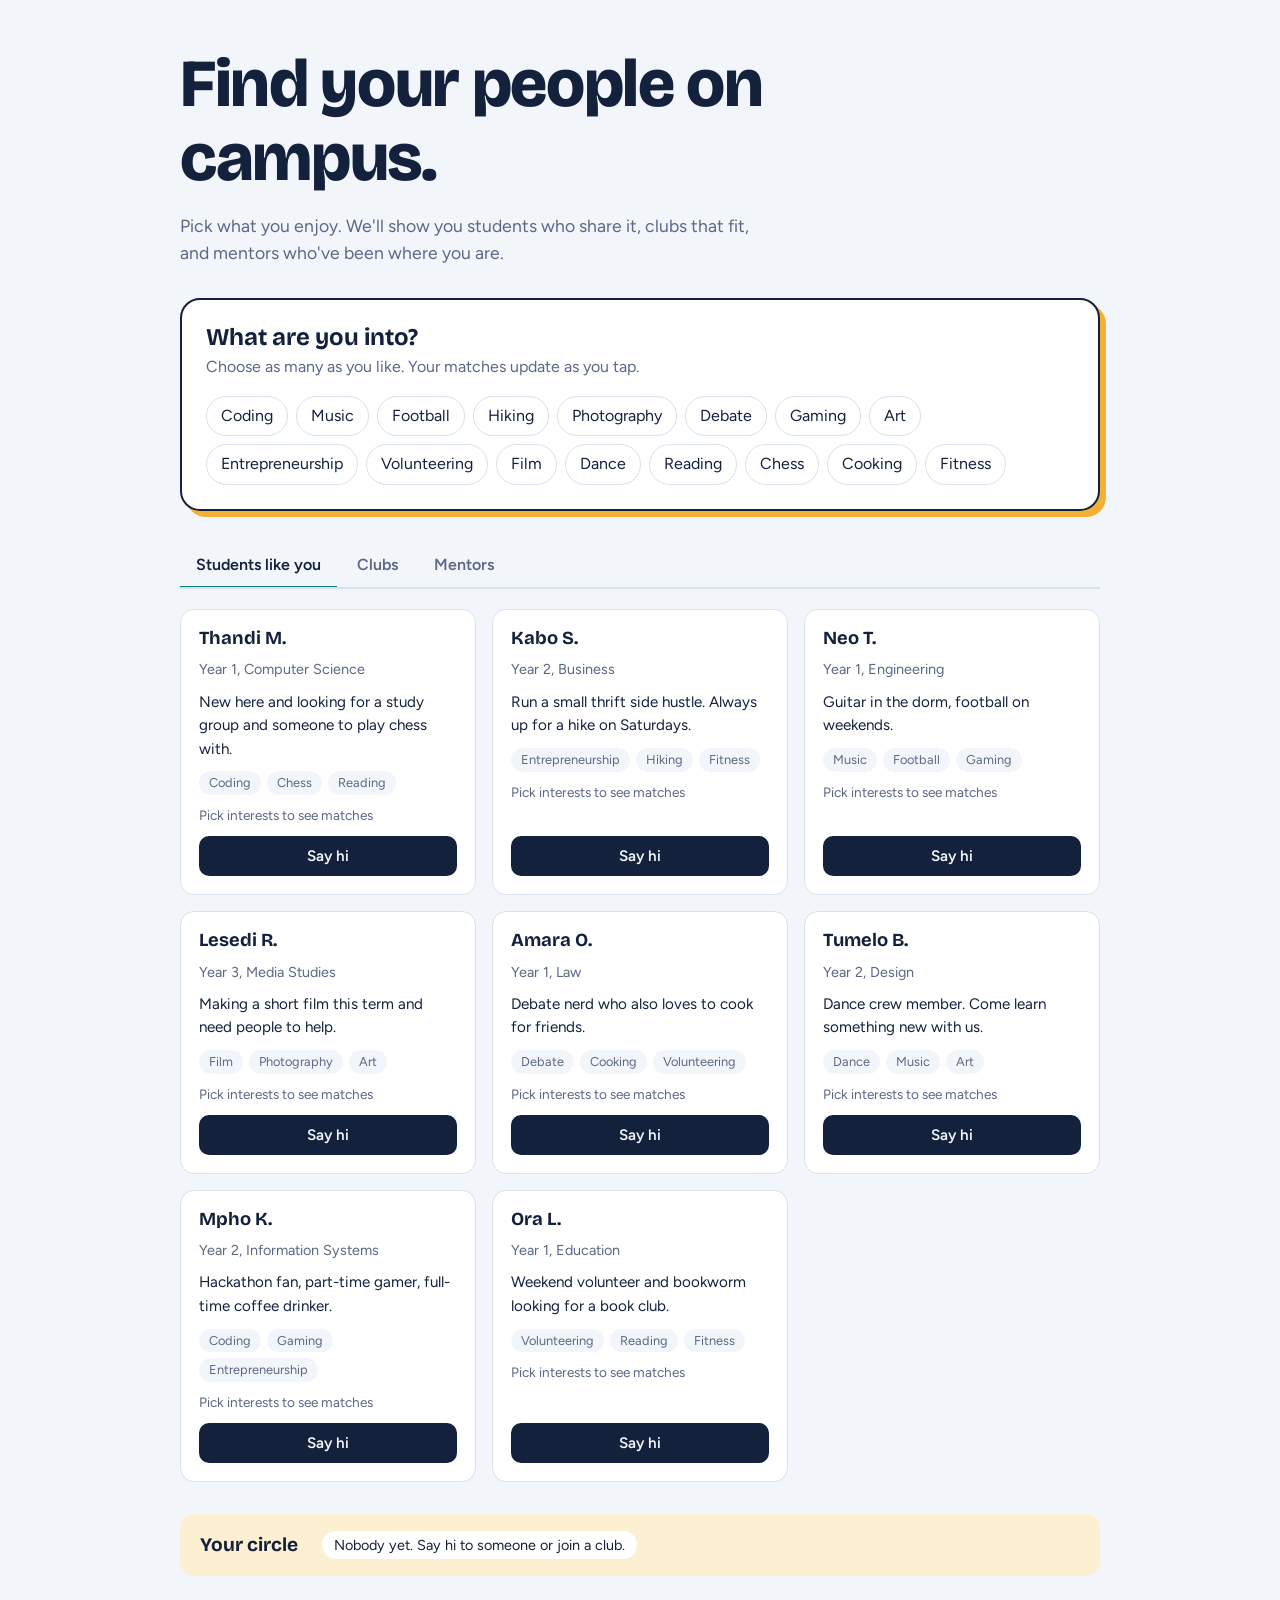
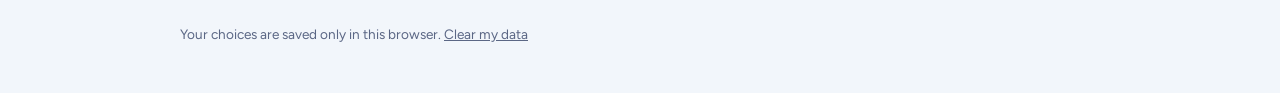
==== index.html @ 719c59e9 "Add files via upload" ====
<!DOCTYPE html>
<html lang="en">
<head>
<meta charset="utf-8">
<meta name="viewport" content="width=device-width, initial-scale=1">
<title>Find Your People: campus friends, clubs and mentors</title>
<link rel="preconnect" href="https://fonts.googleapis.com">
<link href="https://fonts.googleapis.com/css2?family=Bricolage+Grotesque:wght@600;800&family=Figtree:wght@400;600&display=swap" rel="stylesheet">
<style>
:root{--bg:#f2f6fb;--ink:#14213d;--muted:#5b6785;--card:#fff;--line:#d9e1ee;--teal:#0e7c7b;--teal-soft:#d6efee;--sun:#f2b134;--sun-soft:#fdf0d2}
@media (prefers-color-scheme:dark){:root{--bg:#0f1729;--ink:#eef2fb;--muted:#9aa7c4;--card:#18223b;--line:#2b3858;--teal:#4fd1c5;--teal-soft:#16403f;--sun:#f2b134;--sun-soft:#3d3217}}
*{box-sizing:border-box}
html{scroll-behavior:smooth}
body{margin:0;background:var(--bg);color:var(--ink);font:400 1rem/1.55 Figtree,system-ui,sans-serif}
h1,h2,h3{font-family:'Bricolage Grotesque',Figtree,sans-serif;line-height:1.1;margin:0}
.wrap{max-width:960px;margin:0 auto;padding:0 20px}
header{padding:48px 0 24px}
h1{font-size:clamp(2.4rem,7vw,4.2rem);font-weight:800;letter-spacing:-.02em;max-width:14ch}
header p{max-width:52ch;color:var(--muted);font-size:1.1rem;margin:16px 0 0}
.picker{background:var(--card);border:2px solid var(--ink);border-radius:20px;padding:24px;margin:8px 0 32px;box-shadow:6px 6px 0 var(--sun)}
.picker h2{font-size:1.5rem;margin-bottom:4px}
.picker p{margin:0 0 16px;color:var(--muted)}
.chips{display:flex;flex-wrap:wrap;gap:8px}
.chip{font:inherit;border:1.5px solid var(--line);background:transparent;color:var(--ink);border-radius:999px;padding:7px 14px;cursor:pointer;transition:background .15s,border-color .15s}
.chip:hover{border-color:var(--teal)}
.chip[aria-pressed=true]{background:var(--teal);border-color:var(--teal);color:#fff}
@media (prefers-color-scheme:dark){.chip[aria-pressed=true]{color:#0f1729}}
.tabs{display:flex;gap:4px;border-bottom:2px solid var(--line);margin-bottom:20px;overflow-x:auto}
.tab{font:600 1rem Figtree,sans-serif;background:none;border:0;color:var(--muted);padding:12px 16px;cursor:pointer;border-bottom:3px solid transparent;margin-bottom:-2px;white-space:nowrap}
.tab[aria-selected=true]{color:var(--ink);border-bottom-color:var(--teal)}
.grid{display:grid;grid-template-columns:repeat(auto-fill,minmax(270px,1fr));gap:16px}
.card{background:var(--card);border:1px solid var(--line);border-radius:14px;padding:18px;display:flex;flex-direction:column;gap:10px}
.card h3{font-size:1.15rem}
.meta{color:var(--muted);font-size:.9rem;margin:0}
.bio{margin:0;font-size:.95rem}
.tags{display:flex;flex-wrap:wrap;gap:6px}
.tag{font-size:.8rem;padding:2px 10px;border-radius:999px;background:var(--bg);color:var(--muted)}
.tag.match{background:var(--teal-soft);color:var(--teal);font-weight:600}
.score{font-size:.85rem;font-weight:600;color:var(--teal)}
.score.zero{color:var(--muted);font-weight:400}
.act{margin-top:auto;font:600 .95rem Figtree,sans-serif;border:2px solid var(--ink);background:var(--ink);color:var(--bg);border-radius:10px;padding:9px 14px;cursor:pointer}
.act[aria-pressed=true]{background:transparent;color:var(--ink)}
.act:hover{opacity:.88}
:focus-visible{outline:3px solid var(--sun);outline-offset:2px}
.circle{background:var(--sun-soft);border-radius:14px;padding:16px 20px;margin:32px 0;display:flex;flex-wrap:wrap;gap:8px 24px;align-items:center}
.circle strong{font-family:'Bricolage Grotesque',sans-serif;font-size:1.2rem}
.circle ul{margin:0;padding:0;list-style:none;display:flex;flex-wrap:wrap;gap:6px}
.circle li{background:var(--card);border-radius:999px;padding:3px 12px;font-size:.9rem}
.empty{grid-column:1/-1;color:var(--muted);padding:24px 0}
footer{padding:16px 0 48px;color:var(--muted);font-size:.85rem}
.reset{background:none;border:0;color:var(--muted);text-decoration:underline;cursor:pointer;font:inherit;padding:0}
@media (prefers-reduced-motion:reduce){*{transition:none!important;scroll-behavior:auto!important}}
</style>
</head>
<body>
<div class="wrap">
  <header>
    <h1>Find your people on campus.</h1>
    <p>Pick what you enjoy. We'll show you students who share it, clubs that fit, and mentors who've been where you are.</p>
  </header>

  <section class="picker" aria-labelledby="pick-h">
    <h2 id="pick-h">What are you into?</h2>
    <p>Choose as many as you like. Your matches update as you tap.</p>
    <div class="chips" id="interests" role="group" aria-label="Your interests"></div>
  </section>

  <div class="tabs" role="tablist" aria-label="Browse">
    <button class="tab" role="tab" id="t-people" aria-selected="true" data-tab="people">Students like you</button>
    <button class="tab" role="tab" id="t-clubs" aria-selected="false" data-tab="clubs">Clubs</button>
    <button class="tab" role="tab" id="t-mentors" aria-selected="false" data-tab="mentors">Mentors</button>
  </div>
  <main class="grid" id="results" role="tabpanel" aria-live="polite"></main>

  <aside class="circle" aria-label="Your circle">
    <strong>Your circle</strong>
    <ul id="circle"></ul>
  </aside>

  <footer>Your choices are saved only in this browser. <button class="reset" id="reset">Clear my data</button></footer>
</div>

<script>
const INTERESTS=["Coding","Music","Football","Hiking","Photography","Debate","Gaming","Art","Entrepreneurship","Volunteering","Film","Dance","Reading","Chess","Cooking","Fitness"];
const PEOPLE=[
 {id:"p1",name:"Thandi M.",sub:"Year 1, Computer Science",bio:"New here and looking for a study group and someone to play chess with.",tags:["Coding","Chess","Reading"]},
 {id:"p2",name:"Kabo S.",sub:"Year 2, Business",bio:"Run a small thrift side hustle. Always up for a hike on Saturdays.",tags:["Entrepreneurship","Hiking","Fitness"]},
 {id:"p3",name:"Neo T.",sub:"Year 1, Engineering",bio:"Guitar in the dorm, football on weekends.",tags:["Music","Football","Gaming"]},
 {id:"p4",name:"Lesedi R.",sub:"Year 3, Media Studies",bio:"Making a short film this term and need people to help.",tags:["Film","Photography","Art"]},
 {id:"p5",name:"Amara O.",sub:"Year 1, Law",bio:"Debate nerd who also loves to cook for friends.",tags:["Debate","Cooking","Volunteering"]},
 {id:"p6",name:"Tumelo B.",sub:"Year 2, Design",bio:"Dance crew member. Come learn something new with us.",tags:["Dance","Music","Art"]},
 {id:"p7",name:"Mpho K.",sub:"Year 2, Information Systems",bio:"Hackathon fan, part-time gamer, full-time coffee drinker.",tags:["Coding","Gaming","Entrepreneurship"]},
 {id:"p8",name:"Ora L.",sub:"Year 1, Education",bio:"Weekend volunteer and bookworm looking for a book club.",tags:["Volunteering","Reading","Fitness"]}];
const CLUBS=[
 {id:"c1",name:"Code & Coffee",sub:"Meets Wednesdays, 5pm, Library Room 2",bio:"Build small projects together. Beginners very welcome.",tags:["Coding","Entrepreneurship"]},
 {id:"c2",name:"Trailblazers Hiking Club",sub:"Meets Saturdays, 7am, Main Gate",bio:"Day hikes and campus clean-ups for all fitness levels.",tags:["Hiking","Fitness","Volunteering"]},
 {id:"c3",name:"Open Mic Society",sub:"Meets Fridays, 6pm, Student Centre",bio:"Music, poetry and comedy. Perform or just cheer.",tags:["Music","Dance","Art"]},
 {id:"c4",name:"Debate Union",sub:"Meets Tuesdays, 4pm, Hall B",bio:"Weekly practice rounds and inter-campus tournaments.",tags:["Debate","Reading"]},
 {id:"c5",name:"Lens & Frames",sub:"Meets Thursdays, 3pm, Media Lab",bio:"Photo walks and film nights. Borrow a camera.",tags:["Photography","Film","Art"]},
 {id:"c6",name:"Campus FC",sub:"Trains Mon and Thu, 5pm, Main Field",bio:"Social football, mixed levels, no trials.",tags:["Football","Fitness"]},
 {id:"c7",name:"Game Night Guild",sub:"Meets Fridays, 7pm, Common Room",bio:"Board games, chess and video games with snacks.",tags:["Gaming","Chess"]},
 {id:"c8",name:"Community Kitchen",sub:"Meets Sundays, 11am, Residence Hall",bio:"Cook meals for local shelters and make friends.",tags:["Cooking","Volunteering"]}];
const MENTORS=[
 {id:"m1",name:"Dr. Keabetswe P.",sub:"Lecturer, Computer Science",bio:"Happy to talk about first-year courses, internships and imposter syndrome.",tags:["Coding","Chess","Entrepreneurship"]},
 {id:"m2",name:"Boitumelo N.",sub:"Final year, Business (peer mentor)",bio:"Can share how I found my feet in my first semester.",tags:["Entrepreneurship","Volunteering","Fitness"]},
 {id:"m3",name:"Prof. Kgosi A.",sub:"Media Studies",bio:"Helps students turn creative hobbies into portfolios.",tags:["Film","Photography","Art","Music"]},
 {id:"m4",name:"Naledi D.",sub:"Alumna, Law (now at a firm)",bio:"Advice on debate, moots and choosing electives.",tags:["Debate","Reading","Volunteering"]},
 {id:"m5",name:"Tebogo W.",sub:"Student Affairs",bio:"Knows every club, grant and support service on campus.",tags:["Hiking","Cooking","Dance","Football"]}];
const ACTIONS={people:["Say hi","Hi sent"],clubs:["Join club","Joined"],mentors:["Request intro","Requested"]};
const KEY="fyp-v1";
let state={interests:[],joined:[]},tab="people";
try{const s=JSON.parse(localStorage.getItem(KEY));if(s&&s.interests&&s.joined)state=s}catch(e){}
const save=()=>{try{localStorage.setItem(KEY,JSON.stringify(state))}catch(e){}};
const $=id=>document.getElementById(id);
const esc=s=>String(s).replace(/[&<>"']/g,c=>({"&":"&amp;","<":"&lt;",">":"&gt;",'"':"&quot;","'":"&#39;"}[c]));

function renderChips(){
 $("interests").innerHTML=INTERESTS.map(i=>`<button class="chip" aria-pressed="${state.interests.includes(i)}" data-i="${esc(i)}">${esc(i)}</button>`).join("");
}
function renderResults(){
 const data={people:PEOPLE,clubs:CLUBS,mentors:MENTORS}[tab];
 const [off,on]=ACTIONS[tab];
 const rows=data.map(d=>({...d,n:d.tags.filter(t=>state.interests.includes(t)).length}))
  .sort((a,b)=>b.n-a.n);
 const picked=state.interests.length>0;
 $("results").innerHTML=rows.map(d=>{
  const done=state.joined.includes(d.id);
  const label=!picked?"Pick interests to see matches":d.n?`${d.n} shared interest${d.n>1?"s":""}`:"No overlap yet";
  return `<article class="card"><h3>${esc(d.name)}</h3><p class="meta">${esc(d.sub)}</p>
  <p class="bio">${esc(d.bio)}</p>
  <div class="tags">${d.tags.map(t=>`<span class="tag${state.interests.includes(t)?" match":""}">${esc(t)}</span>`).join("")}</div>
  <span class="score${d.n?"":" zero"}">${label}</span>
  <button class="act" aria-pressed="${done}" data-id="${d.id}">${done?on:off}</button></article>`;
 }).join("");
}
function renderCircle(){
 const all=[...PEOPLE,...CLUBS,...MENTORS];
 const items=state.joined.map(id=>all.find(x=>x.id===id)).filter(Boolean);
 $("circle").innerHTML=items.length?items.map(x=>`<li>${esc(x.name)}</li>`).join(""):`<li>Nobody yet. Say hi to someone or join a club.</li>`;
}
function renderAll(){renderChips();renderResults();renderCircle()}

$("interests").addEventListener("click",e=>{
 const b=e.target.closest("[data-i]");if(!b)return;
 const i=b.dataset.i,k=state.interests.indexOf(i);
 k<0?state.interests.push(i):state.interests.splice(k,1);
 save();renderChips();renderResults();
 $("interests").querySelector(`[data-i="${CSS.escape(i)}"]`).focus();
});
$("results").addEventListener("click",e=>{
 const b=e.target.closest("[data-id]");if(!b)return;
 const id=b.dataset.id,k=state.joined.indexOf(id);
 k<0?state.joined.push(id):state.joined.splice(k,1);
 save();renderResults();renderCircle();
 $("results").querySelector(`[data-id="${id}"]`).focus();
});
document.querySelector(".tabs").addEventListener("click",e=>{
 const b=e.target.closest("[data-tab]");if(!b)return;
 tab=b.dataset.tab;
 document.querySelectorAll(".tab").forEach(t=>t.setAttribute("aria-selected",t===b));
 renderResults();
});
$("reset").addEventListener("click",()=>{state={interests:[],joined:[]};save();renderAll()});
renderAll();
</script>
</body>
</html>
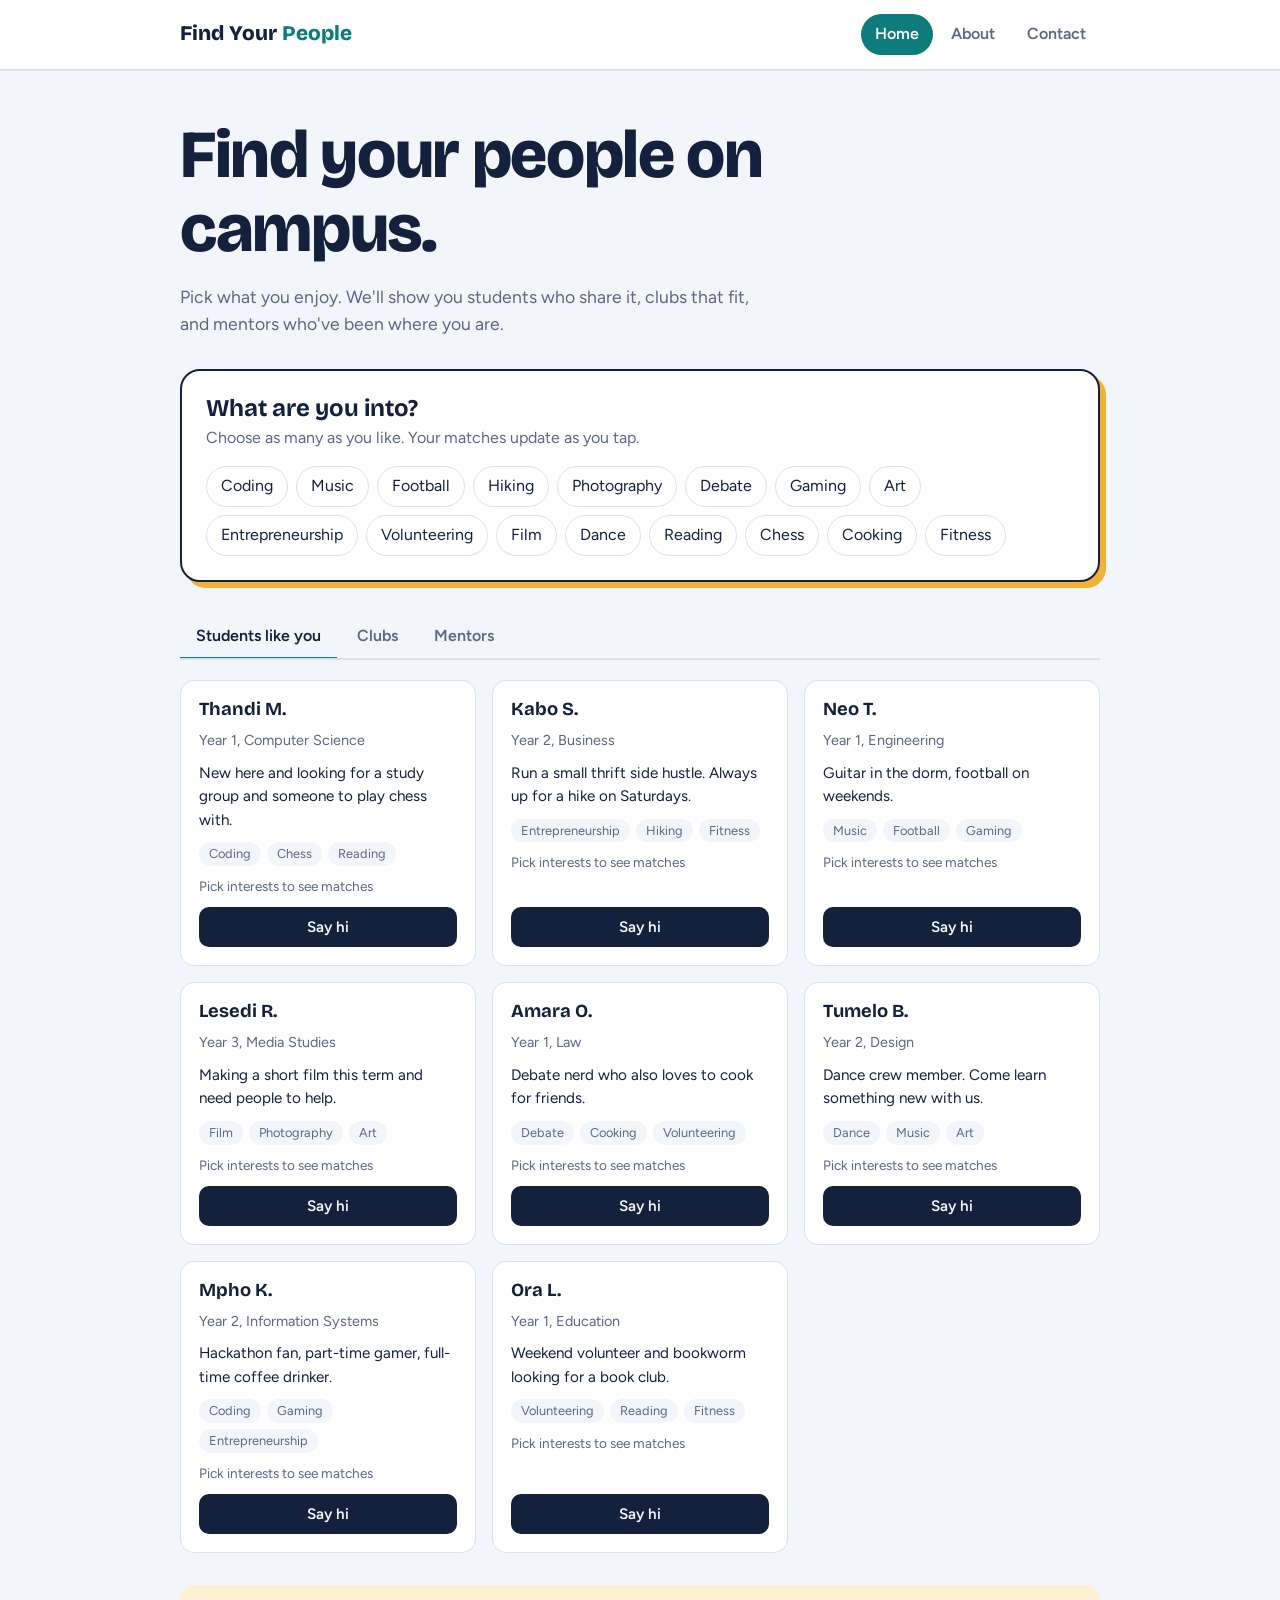
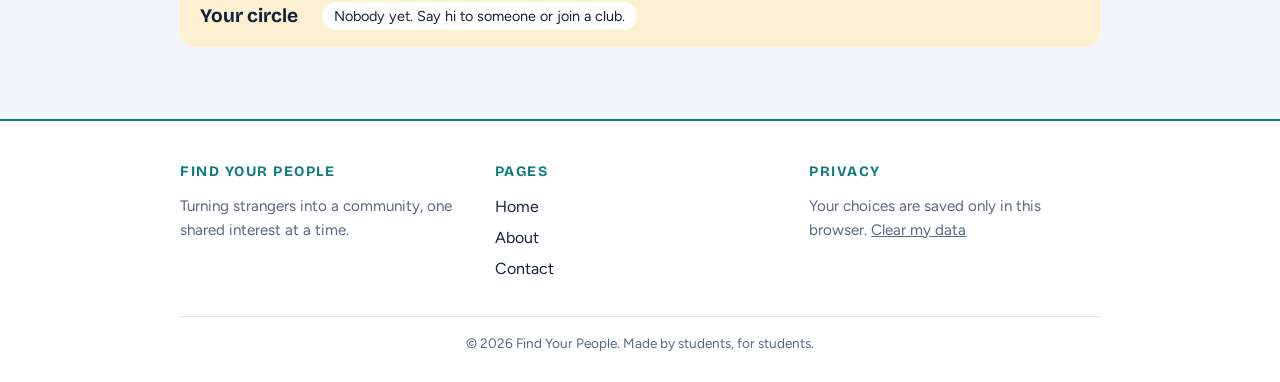
==== commit ba6a50f5: "Add files via upload" ====
--- a/index.html
+++ b/index.html
@@ -6,55 +6,22 @@
 <title>Find Your People: campus friends, clubs and mentors</title>
 <link rel="preconnect" href="https://fonts.googleapis.com">
 <link href="https://fonts.googleapis.com/css2?family=Bricolage+Grotesque:wght@600;800&family=Figtree:wght@400;600&display=swap" rel="stylesheet">
-<style>
-:root{--bg:#f2f6fb;--ink:#14213d;--muted:#5b6785;--card:#fff;--line:#d9e1ee;--teal:#0e7c7b;--teal-soft:#d6efee;--sun:#f2b134;--sun-soft:#fdf0d2}
-@media (prefers-color-scheme:dark){:root{--bg:#0f1729;--ink:#eef2fb;--muted:#9aa7c4;--card:#18223b;--line:#2b3858;--teal:#4fd1c5;--teal-soft:#16403f;--sun:#f2b134;--sun-soft:#3d3217}}
-*{box-sizing:border-box}
-html{scroll-behavior:smooth}
-body{margin:0;background:var(--bg);color:var(--ink);font:400 1rem/1.55 Figtree,system-ui,sans-serif}
-h1,h2,h3{font-family:'Bricolage Grotesque',Figtree,sans-serif;line-height:1.1;margin:0}
-.wrap{max-width:960px;margin:0 auto;padding:0 20px}
-header{padding:48px 0 24px}
-h1{font-size:clamp(2.4rem,7vw,4.2rem);font-weight:800;letter-spacing:-.02em;max-width:14ch}
-header p{max-width:52ch;color:var(--muted);font-size:1.1rem;margin:16px 0 0}
-.picker{background:var(--card);border:2px solid var(--ink);border-radius:20px;padding:24px;margin:8px 0 32px;box-shadow:6px 6px 0 var(--sun)}
-.picker h2{font-size:1.5rem;margin-bottom:4px}
-.picker p{margin:0 0 16px;color:var(--muted)}
-.chips{display:flex;flex-wrap:wrap;gap:8px}
-.chip{font:inherit;border:1.5px solid var(--line);background:transparent;color:var(--ink);border-radius:999px;padding:7px 14px;cursor:pointer;transition:background .15s,border-color .15s}
-.chip:hover{border-color:var(--teal)}
-.chip[aria-pressed=true]{background:var(--teal);border-color:var(--teal);color:#fff}
-@media (prefers-color-scheme:dark){.chip[aria-pressed=true]{color:#0f1729}}
-.tabs{display:flex;gap:4px;border-bottom:2px solid var(--line);margin-bottom:20px;overflow-x:auto}
-.tab{font:600 1rem Figtree,sans-serif;background:none;border:0;color:var(--muted);padding:12px 16px;cursor:pointer;border-bottom:3px solid transparent;margin-bottom:-2px;white-space:nowrap}
-.tab[aria-selected=true]{color:var(--ink);border-bottom-color:var(--teal)}
-.grid{display:grid;grid-template-columns:repeat(auto-fill,minmax(270px,1fr));gap:16px}
-.card{background:var(--card);border:1px solid var(--line);border-radius:14px;padding:18px;display:flex;flex-direction:column;gap:10px}
-.card h3{font-size:1.15rem}
-.meta{color:var(--muted);font-size:.9rem;margin:0}
-.bio{margin:0;font-size:.95rem}
-.tags{display:flex;flex-wrap:wrap;gap:6px}
-.tag{font-size:.8rem;padding:2px 10px;border-radius:999px;background:var(--bg);color:var(--muted)}
-.tag.match{background:var(--teal-soft);color:var(--teal);font-weight:600}
-.score{font-size:.85rem;font-weight:600;color:var(--teal)}
-.score.zero{color:var(--muted);font-weight:400}
-.act{margin-top:auto;font:600 .95rem Figtree,sans-serif;border:2px solid var(--ink);background:var(--ink);color:var(--bg);border-radius:10px;padding:9px 14px;cursor:pointer}
-.act[aria-pressed=true]{background:transparent;color:var(--ink)}
-.act:hover{opacity:.88}
-:focus-visible{outline:3px solid var(--sun);outline-offset:2px}
-.circle{background:var(--sun-soft);border-radius:14px;padding:16px 20px;margin:32px 0;display:flex;flex-wrap:wrap;gap:8px 24px;align-items:center}
-.circle strong{font-family:'Bricolage Grotesque',sans-serif;font-size:1.2rem}
-.circle ul{margin:0;padding:0;list-style:none;display:flex;flex-wrap:wrap;gap:6px}
-.circle li{background:var(--card);border-radius:999px;padding:3px 12px;font-size:.9rem}
-.empty{grid-column:1/-1;color:var(--muted);padding:24px 0}
-footer{padding:16px 0 48px;color:var(--muted);font-size:.85rem}
-.reset{background:none;border:0;color:var(--muted);text-decoration:underline;cursor:pointer;font:inherit;padding:0}
-@media (prefers-reduced-motion:reduce){*{transition:none!important;scroll-behavior:auto!important}}
-</style>
+<link rel="stylesheet" href="styles.css">
 </head>
 <body>
+<nav class="navbar" aria-label="Main">
+  <div class="wrap">
+    <a class="logo" href="index.html">Find Your <span>People</span></a>
+    <ul class="nav-links">
+      <li><a class="nav-link active" href="index.html">Home</a></li>
+      <li><a class="nav-link" href="about.html">About</a></li>
+      <li><a class="nav-link" href="contact.html">Contact</a></li>
+    </ul>
+  </div>
+</nav>
+<main class="page">
 <div class="wrap">
-  <header>
+  <header class="hero">
     <h1>Find your people on campus.</h1>
     <p>Pick what you enjoy. We'll show you students who share it, clubs that fit, and mentors who've been where you are.</p>
   </header>
@@ -70,98 +37,37 @@
     <button class="tab" role="tab" id="t-clubs" aria-selected="false" data-tab="clubs">Clubs</button>
     <button class="tab" role="tab" id="t-mentors" aria-selected="false" data-tab="mentors">Mentors</button>
   </div>
-  <main class="grid" id="results" role="tabpanel" aria-live="polite"></main>
+  <div class="grid" id="results" role="tabpanel" aria-live="polite"></div>
 
   <aside class="circle" aria-label="Your circle">
     <strong>Your circle</strong>
     <ul id="circle"></ul>
   </aside>
-
-  <footer>Your choices are saved only in this browser. <button class="reset" id="reset">Clear my data</button></footer>
 </div>
-
-<script>
-const INTERESTS=["Coding","Music","Football","Hiking","Photography","Debate","Gaming","Art","Entrepreneurship","Volunteering","Film","Dance","Reading","Chess","Cooking","Fitness"];
-const PEOPLE=[
- {id:"p1",name:"Thandi M.",sub:"Year 1, Computer Science",bio:"New here and looking for a study group and someone to play chess with.",tags:["Coding","Chess","Reading"]},
- {id:"p2",name:"Kabo S.",sub:"Year 2, Business",bio:"Run a small thrift side hustle. Always up for a hike on Saturdays.",tags:["Entrepreneurship","Hiking","Fitness"]},
- {id:"p3",name:"Neo T.",sub:"Year 1, Engineering",bio:"Guitar in the dorm, football on weekends.",tags:["Music","Football","Gaming"]},
- {id:"p4",name:"Lesedi R.",sub:"Year 3, Media Studies",bio:"Making a short film this term and need people to help.",tags:["Film","Photography","Art"]},
- {id:"p5",name:"Amara O.",sub:"Year 1, Law",bio:"Debate nerd who also loves to cook for friends.",tags:["Debate","Cooking","Volunteering"]},
- {id:"p6",name:"Tumelo B.",sub:"Year 2, Design",bio:"Dance crew member. Come learn something new with us.",tags:["Dance","Music","Art"]},
- {id:"p7",name:"Mpho K.",sub:"Year 2, Information Systems",bio:"Hackathon fan, part-time gamer, full-time coffee drinker.",tags:["Coding","Gaming","Entrepreneurship"]},
- {id:"p8",name:"Ora L.",sub:"Year 1, Education",bio:"Weekend volunteer and bookworm looking for a book club.",tags:["Volunteering","Reading","Fitness"]}];
-const CLUBS=[
- {id:"c1",name:"Code & Coffee",sub:"Meets Wednesdays, 5pm, Library Room 2",bio:"Build small projects together. Beginners very welcome.",tags:["Coding","Entrepreneurship"]},
- {id:"c2",name:"Trailblazers Hiking Club",sub:"Meets Saturdays, 7am, Main Gate",bio:"Day hikes and campus clean-ups for all fitness levels.",tags:["Hiking","Fitness","Volunteering"]},
- {id:"c3",name:"Open Mic Society",sub:"Meets Fridays, 6pm, Student Centre",bio:"Music, poetry and comedy. Perform or just cheer.",tags:["Music","Dance","Art"]},
- {id:"c4",name:"Debate Union",sub:"Meets Tuesdays, 4pm, Hall B",bio:"Weekly practice rounds and inter-campus tournaments.",tags:["Debate","Reading"]},
- {id:"c5",name:"Lens & Frames",sub:"Meets Thursdays, 3pm, Media Lab",bio:"Photo walks and film nights. Borrow a camera.",tags:["Photography","Film","Art"]},
- {id:"c6",name:"Campus FC",sub:"Trains Mon and Thu, 5pm, Main Field",bio:"Social football, mixed levels, no trials.",tags:["Football","Fitness"]},
- {id:"c7",name:"Game Night Guild",sub:"Meets Fridays, 7pm, Common Room",bio:"Board games, chess and video games with snacks.",tags:["Gaming","Chess"]},
- {id:"c8",name:"Community Kitchen",sub:"Meets Sundays, 11am, Residence Hall",bio:"Cook meals for local shelters and make friends.",tags:["Cooking","Volunteering"]}];
-const MENTORS=[
- {id:"m1",name:"Dr. Keabetswe P.",sub:"Lecturer, Computer Science",bio:"Happy to talk about first-year courses, internships and imposter syndrome.",tags:["Coding","Chess","Entrepreneurship"]},
- {id:"m2",name:"Boitumelo N.",sub:"Final year, Business (peer mentor)",bio:"Can share how I found my feet in my first semester.",tags:["Entrepreneurship","Volunteering","Fitness"]},
- {id:"m3",name:"Prof. Kgosi A.",sub:"Media Studies",bio:"Helps students turn creative hobbies into portfolios.",tags:["Film","Photography","Art","Music"]},
- {id:"m4",name:"Naledi D.",sub:"Alumna, Law (now at a firm)",bio:"Advice on debate, moots and choosing electives.",tags:["Debate","Reading","Volunteering"]},
- {id:"m5",name:"Tebogo W.",sub:"Student Affairs",bio:"Knows every club, grant and support service on campus.",tags:["Hiking","Cooking","Dance","Football"]}];
-const ACTIONS={people:["Say hi","Hi sent"],clubs:["Join club","Joined"],mentors:["Request intro","Requested"]};
-const KEY="fyp-v1";
-let state={interests:[],joined:[]},tab="people";
-try{const s=JSON.parse(localStorage.getItem(KEY));if(s&&s.interests&&s.joined)state=s}catch(e){}
-const save=()=>{try{localStorage.setItem(KEY,JSON.stringify(state))}catch(e){}};
-const $=id=>document.getElementById(id);
-const esc=s=>String(s).replace(/[&<>"']/g,c=>({"&":"&amp;","<":"&lt;",">":"&gt;",'"':"&quot;","'":"&#39;"}[c]));
-
-function renderChips(){
- $("interests").innerHTML=INTERESTS.map(i=>`<button class="chip" aria-pressed="${state.interests.includes(i)}" data-i="${esc(i)}">${esc(i)}</button>`).join("");
-}
-function renderResults(){
- const data={people:PEOPLE,clubs:CLUBS,mentors:MENTORS}[tab];
- const [off,on]=ACTIONS[tab];
- const rows=data.map(d=>({...d,n:d.tags.filter(t=>state.interests.includes(t)).length}))
-  .sort((a,b)=>b.n-a.n);
- const picked=state.interests.length>0;
- $("results").innerHTML=rows.map(d=>{
-  const done=state.joined.includes(d.id);
-  const label=!picked?"Pick interests to see matches":d.n?`${d.n} shared interest${d.n>1?"s":""}`:"No overlap yet";
-  return `<article class="card"><h3>${esc(d.name)}</h3><p class="meta">${esc(d.sub)}</p>
-  <p class="bio">${esc(d.bio)}</p>
-  <div class="tags">${d.tags.map(t=>`<span class="tag${state.interests.includes(t)?" match":""}">${esc(t)}</span>`).join("")}</div>
-  <span class="score${d.n?"":" zero"}">${label}</span>
-  <button class="act" aria-pressed="${done}" data-id="${d.id}">${done?on:off}</button></article>`;
- }).join("");
-}
-function renderCircle(){
- const all=[...PEOPLE,...CLUBS,...MENTORS];
- const items=state.joined.map(id=>all.find(x=>x.id===id)).filter(Boolean);
- $("circle").innerHTML=items.length?items.map(x=>`<li>${esc(x.name)}</li>`).join(""):`<li>Nobody yet. Say hi to someone or join a club.</li>`;
-}
-function renderAll(){renderChips();renderResults();renderCircle()}
-
-$("interests").addEventListener("click",e=>{
- const b=e.target.closest("[data-i]");if(!b)return;
- const i=b.dataset.i,k=state.interests.indexOf(i);
- k<0?state.interests.push(i):state.interests.splice(k,1);
- save();renderChips();renderResults();
- $("interests").querySelector(`[data-i="${CSS.escape(i)}"]`).focus();
-});
-$("results").addEventListener("click",e=>{
- const b=e.target.closest("[data-id]");if(!b)return;
- const id=b.dataset.id,k=state.joined.indexOf(id);
- k<0?state.joined.push(id):state.joined.splice(k,1);
- save();renderResults();renderCircle();
- $("results").querySelector(`[data-id="${id}"]`).focus();
-});
-document.querySelector(".tabs").addEventListener("click",e=>{
- const b=e.target.closest("[data-tab]");if(!b)return;
- tab=b.dataset.tab;
- document.querySelectorAll(".tab").forEach(t=>t.setAttribute("aria-selected",t===b));
- renderResults();
-});
-$("reset").addEventListener("click",()=>{state={interests:[],joined:[]};save();renderAll()});
-renderAll();
-</script>
+</main>
+<footer>
+  <div class="wrap">
+    <div class="footer-row">
+      <div class="footer-col">
+        <h4>Find Your People</h4>
+        <p>Turning strangers into a community, one shared interest at a time.</p>
+      </div>
+      <div class="footer-col">
+        <h4>Pages</h4>
+        <ul>
+          <li><a href="index.html">Home</a></li>
+          <li><a href="about.html">About</a></li>
+          <li><a href="contact.html">Contact</a></li>
+        </ul>
+      </div>
+      <div class="footer-col">
+        <h4>Privacy</h4>
+        <p>Your choices are saved only in this browser. <button class="reset" id="reset">Clear my data</button></p>
+      </div>
+    </div>
+    <p class="copyright-text">&copy; 2026 Find Your People. Made by students, for students.</p>
+  </div>
+</footer>
+<script src="app.js"></script>
 </body>
 </html>
--- a/styles.css
+++ b/styles.css
@@ -0,0 +1,133 @@
+/* ===========================================
+   FIND YOUR PEOPLE - styles.css
+   Matches index.html, about.html, contact.html and app.js
+   =========================================== */
+
+/* 1. COLOURS (change them here and the whole site changes) */
+:root{
+  --bg:#f2f6fb; --ink:#14213d; --muted:#5b6785; --card:#fff; --line:#d9e1ee;
+  --teal:#0e7c7b; --teal-soft:#d6efee; --sun:#f2b134; --sun-soft:#fdf0d2;
+}
+@media (prefers-color-scheme:dark){
+  :root{
+    --bg:#0f1729; --ink:#eef2fb; --muted:#9aa7c4; --card:#18223b; --line:#2b3858;
+    --teal:#4fd1c5; --teal-soft:#16403f; --sun:#f2b134; --sun-soft:#3d3217;
+  }
+}
+
+/* 2. GENERAL STYLES */
+*{box-sizing:border-box}
+html{scroll-behavior:smooth}
+body{
+  margin:0; background:var(--bg); color:var(--ink);
+  font:400 1rem/1.55 Figtree,system-ui,sans-serif;
+  min-height:100vh; display:flex; flex-direction:column; /* keeps footer at the bottom */
+}
+main.page{flex:1}
+h1,h2,h3{font-family:'Bricolage Grotesque',Figtree,sans-serif; line-height:1.1; margin:0}
+.wrap{max-width:960px; margin:0 auto; padding:0 20px}
+:focus-visible{outline:3px solid var(--sun); outline-offset:2px}
+
+/* 3. NAVBAR (shows on every page) */
+.navbar{background:var(--card); border-bottom:2px solid var(--line)}
+.navbar .wrap{display:flex; flex-wrap:wrap; align-items:center; justify-content:space-between; gap:8px 24px; padding-top:14px; padding-bottom:14px}
+.logo{font-family:'Bricolage Grotesque',sans-serif; font-weight:800; font-size:1.3rem; color:var(--ink); text-decoration:none}
+.logo span{color:var(--teal)}
+.nav-links{display:flex; gap:4px; list-style:none; margin:0; padding:0}
+.nav-link{display:block; color:var(--muted); text-decoration:none; font-weight:600; padding:8px 14px; border-radius:999px; transition:background .15s,color .15s}
+.nav-link:hover{color:var(--ink); background:var(--bg)}
+.nav-link.active{background:var(--teal); color:#fff}
+@media (prefers-color-scheme:dark){.nav-link.active{color:#0f1729}}
+
+/* 4. HOME PAGE (index.html) */
+header.hero{padding:48px 0 24px}
+h1{font-size:clamp(2.4rem,7vw,4.2rem); font-weight:800; letter-spacing:-.02em; max-width:14ch}
+header.hero p{max-width:52ch; color:var(--muted); font-size:1.1rem; margin:16px 0 0}
+
+/* interest picker box */
+.picker{background:var(--card); border:2px solid var(--ink); border-radius:20px; padding:24px; margin:8px 0 32px; box-shadow:6px 6px 0 var(--sun)}
+.picker h2{font-size:1.5rem; margin-bottom:4px}
+.picker p{margin:0 0 16px; color:var(--muted)}
+
+/* interest buttons (made by app.js) */
+.chips{display:flex; flex-wrap:wrap; gap:8px}
+.chip{font:inherit; border:1.5px solid var(--line); background:transparent; color:var(--ink); border-radius:999px; padding:7px 14px; cursor:pointer; transition:background .15s,border-color .15s}
+.chip:hover{border-color:var(--teal)}
+.chip[aria-pressed=true]{background:var(--teal); border-color:var(--teal); color:#fff}
+@media (prefers-color-scheme:dark){.chip[aria-pressed=true]{color:#0f1729}}
+
+/* tabs: Students / Clubs / Mentors */
+.tabs{display:flex; gap:4px; border-bottom:2px solid var(--line); margin-bottom:20px; overflow-x:auto}
+.tab{font:600 1rem Figtree,sans-serif; background:none; border:0; color:var(--muted); padding:12px 16px; cursor:pointer; border-bottom:3px solid transparent; margin-bottom:-2px; white-space:nowrap}
+.tab:hover{color:var(--ink)}
+.tab[aria-selected=true]{color:var(--ink); border-bottom-color:var(--teal)}
+
+/* cards (made by app.js) */
+.grid{display:grid; grid-template-columns:repeat(auto-fill,minmax(270px,1fr)); gap:16px}
+.card{background:var(--card); border:1px solid var(--line); border-radius:14px; padding:18px; display:flex; flex-direction:column; gap:10px; transition:transform .2s,border-color .2s}
+.card:hover{transform:translateY(-4px); border-color:var(--teal)}
+.card h3{font-size:1.15rem}
+.meta{color:var(--muted); font-size:.9rem; margin:0}
+.bio{margin:0; font-size:.95rem}
+.tags{display:flex; flex-wrap:wrap; gap:6px}
+.tag{font-size:.8rem; padding:2px 10px; border-radius:999px; background:var(--bg); color:var(--muted)}
+.tag.match{background:var(--teal-soft); color:var(--teal); font-weight:600}
+.score{font-size:.85rem; font-weight:600; color:var(--teal)}
+.score.zero{color:var(--muted); font-weight:400}
+.act{margin-top:auto; font:600 .95rem Figtree,sans-serif; border:2px solid var(--ink); background:var(--ink); color:var(--bg); border-radius:10px; padding:9px 14px; cursor:pointer}
+.act[aria-pressed=true]{background:transparent; color:var(--ink)}
+.act:hover{opacity:.88}
+.empty{grid-column:1/-1; color:var(--muted); padding:24px 0}
+
+/* "Your circle" strip */
+.circle{background:var(--sun-soft); border-radius:14px; padding:16px 20px; margin:32px 0; display:flex; flex-wrap:wrap; gap:8px 24px; align-items:center}
+.circle strong{font-family:'Bricolage Grotesque',sans-serif; font-size:1.2rem}
+.circle ul{margin:0; padding:0; list-style:none; display:flex; flex-wrap:wrap; gap:6px}
+.circle li{background:var(--card); border-radius:999px; padding:3px 12px; font-size:.9rem}
+
+/* 5. ABOUT + CONTACT PAGES */
+.page-title{padding:48px 0 16px}
+.page-title h1{max-width:none}
+.page-title p{color:var(--muted); font-size:1.1rem; max-width:55ch; margin:12px 0 0}
+.about-box{background:var(--card); border:1px solid var(--line); border-radius:14px; padding:24px; margin-bottom:20px}
+.about-box h2{font-size:1.4rem; margin-bottom:10px}
+.about-box p{margin:0 0 10px}
+.about-box p:last-child{margin-bottom:0}
+.steps{display:grid; grid-template-columns:repeat(auto-fit,minmax(220px,1fr)); gap:16px; margin-bottom:32px}
+.step{background:var(--sun-soft); border-radius:14px; padding:18px}
+.step b{display:inline-block; background:var(--ink); color:var(--bg); border-radius:999px; width:30px; height:30px; line-height:30px; text-align:center; margin-bottom:8px}
+.step h3{font-size:1.1rem; margin-bottom:6px}
+.step p{margin:0; font-size:.95rem}
+
+/* contact form */
+.form-card{background:var(--card); border:2px solid var(--ink); border-radius:20px; padding:24px; box-shadow:6px 6px 0 var(--sun); margin-bottom:40px; max-width:560px}
+.form-card label{display:block; font-weight:600; margin-bottom:6px}
+.form-card input, .form-card textarea{
+  width:100%; font:inherit; color:var(--ink); background:var(--bg);
+  border:1.5px solid var(--line); border-radius:10px; padding:10px 12px; margin-bottom:16px;
+}
+.form-card input:focus, .form-card textarea:focus{border-color:var(--teal); outline:none}
+.form-card textarea{min-height:120px; resize:vertical}
+.btn{display:inline-block; font:600 .95rem Figtree,sans-serif; border:2px solid var(--ink); background:var(--ink); color:var(--bg); border-radius:10px; padding:10px 20px; cursor:pointer; text-decoration:none}
+.btn:hover{opacity:.88}
+
+/* 6. FOOTER (shows on every page) */
+footer{background:var(--card); border-top:2px solid var(--teal); padding:40px 0 20px; margin-top:40px}
+.footer-row{display:flex; flex-wrap:wrap; gap:24px; justify-content:space-between}
+.footer-col{flex:1; min-width:220px}
+footer h4{font-family:'Bricolage Grotesque',sans-serif; color:var(--teal); text-transform:uppercase; letter-spacing:1.5px; font-size:.9rem; margin:0 0 12px}
+footer p{color:var(--muted); font-size:.95rem; margin:0 0 8px}
+footer ul{list-style:none; margin:0; padding:0}
+footer li{margin-bottom:6px}
+footer a{color:var(--ink); text-decoration:none; transition:color .15s}
+footer a:hover{color:var(--teal); text-decoration:underline}
+.copyright-text{border-top:1px solid var(--line); margin-top:28px; padding-top:16px; text-align:center; color:var(--muted); font-size:.85rem}
+.reset{background:none; border:0; color:var(--muted); text-decoration:underline; cursor:pointer; font:inherit; padding:0}
+.reset:hover{color:var(--teal)}
+
+/* 7. SMALL SCREENS + REDUCED MOTION */
+@media (max-width:600px){
+  .navbar .wrap{justify-content:center}
+  .footer-col{min-width:100%}
+}
+@media (prefers-reduced-motion:reduce){*{transition:none!important; scroll-behavior:auto!important}}
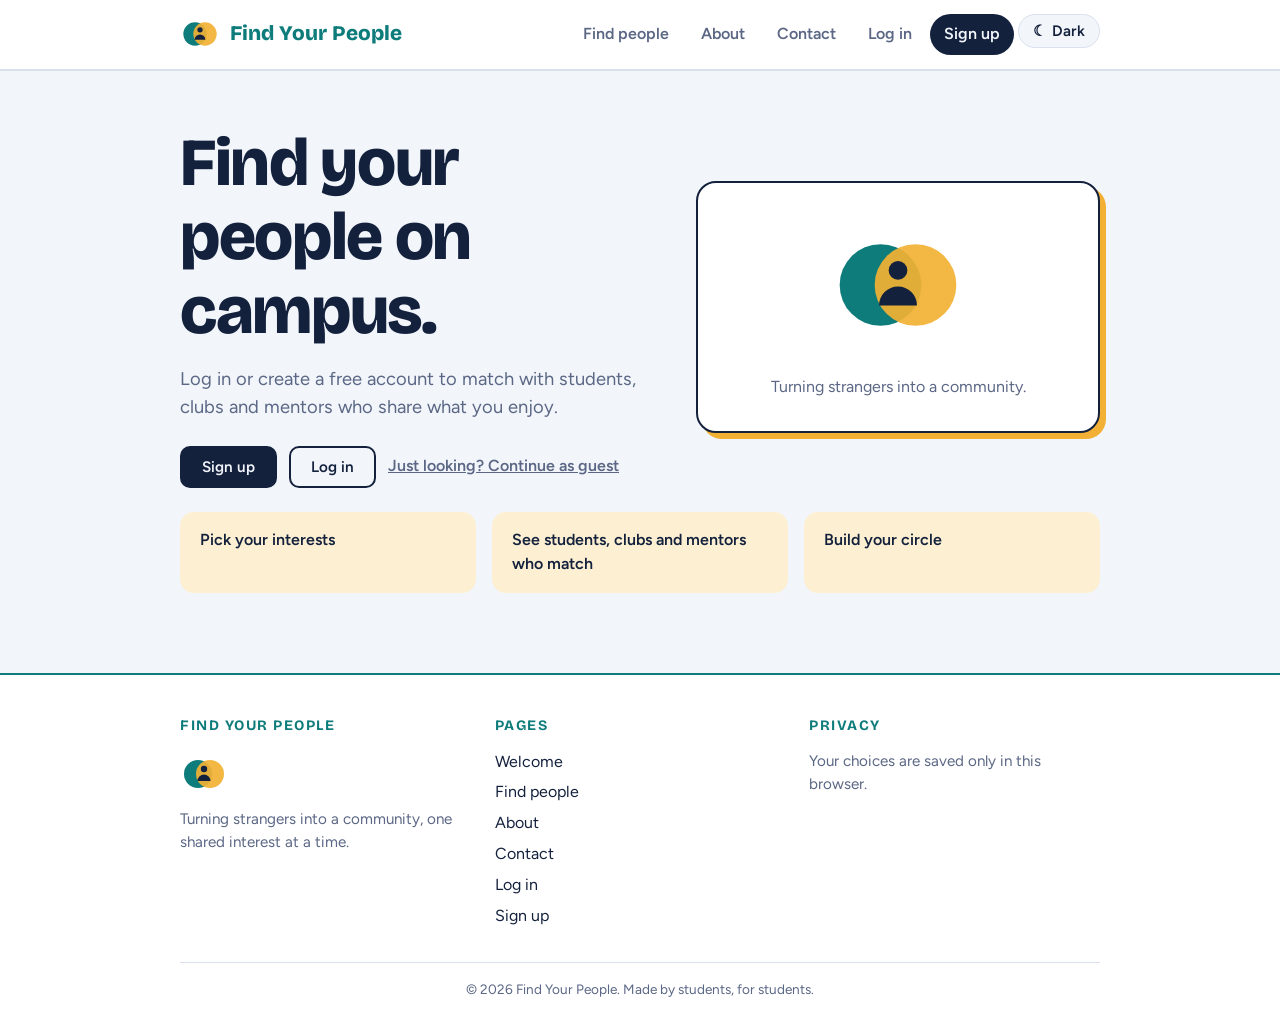
==== commit 6a0e3024: "Add files via upload" ====
--- a/index.html
+++ b/index.html
@@ -4,6 +4,7 @@
 <meta charset="utf-8">
 <meta name="viewport" content="width=device-width, initial-scale=1">
 <title>Find Your People: campus friends, clubs and mentors</title>
+<link rel="icon" href="data:image/svg+xml,%3Csvg xmlns='http://www.w3.org/2000/svg' viewBox='0 0 48 48'%3E%3Ccircle cx='18' cy='24' r='14' fill='%230e7c7b'/%3E%3Ccircle cx='30' cy='24' r='14' fill='%23f2b134' fill-opacity='.92'/%3E%3Ccircle cx='24' cy='19' r='3.2' fill='%2314213d'/%3E%3Cpath d='M17.5 31a6.5 6.5 0 0 1 13 0z' fill='%2314213d'/%3E%3C/svg%3E">
 <link rel="preconnect" href="https://fonts.googleapis.com">
 <link href="https://fonts.googleapis.com/css2?family=Bricolage+Grotesque:wght@600;800&family=Figtree:wght@400;600&display=swap" rel="stylesheet">
 <link rel="stylesheet" href="styles.css">
@@ -11,38 +12,51 @@
 <body>
 <nav class="navbar" aria-label="Main">
   <div class="wrap">
-    <a class="logo" href="index.html">Find Your <span>People</span></a>
+    <a class="logo" href="index.html"><svg class="logo-mark" viewBox="0 0 48 48" width="40" height="40" role="img" aria-label="Find Your People logo">
+        <circle cx="18" cy="24" r="14" fill="#0e7c7b"/>
+        <circle cx="30" cy="24" r="14" fill="#f2b134" fill-opacity=".92"/>
+        <circle cx="24" cy="19" r="3.2" fill="#14213d"/>
+        <path d="M17.5 31a6.5 6.5 0 0 1 13 0z" fill="#14213d"/>
+      </svg><span class="logo-text">Find Your <span>People</span></span></a>
     <ul class="nav-links">
-      <li><a class="nav-link active" href="index.html">Home</a></li>
+      <li><a class="nav-link" href="home.html">Find people</a></li>
       <li><a class="nav-link" href="about.html">About</a></li>
       <li><a class="nav-link" href="contact.html">Contact</a></li>
+      <li class="when-out"><a class="nav-link" href="login.html">Log in</a></li>
+      <li class="when-out"><a class="nav-link nav-cta" href="signup.html">Sign up</a></li>
+      <li class="when-in"><span class="nav-hello" id="hello"></span></li>
+      <li class="when-in"><button class="nav-link nav-btn" id="logout" type="button">Log out</button></li>
+      <li><button class="theme-btn" id="themeBtn" type="button" aria-label="Switch theme"><span id="themeIcon" aria-hidden="true">&#9790;</span> <span id="themeText">Dark</span></button></li>
     </ul>
   </div>
 </nav>
 <main class="page">
 <div class="wrap">
-  <header class="hero">
-    <h1>Find your people on campus.</h1>
-    <p>Pick what you enjoy. We'll show you students who share it, clubs that fit, and mentors who've been where you are.</p>
-  </header>
-
-  <section class="picker" aria-labelledby="pick-h">
-    <h2 id="pick-h">What are you into?</h2>
-    <p>Choose as many as you like. Your matches update as you tap.</p>
-    <div class="chips" id="interests" role="group" aria-label="Your interests"></div>
-  </section>
-
-  <div class="tabs" role="tablist" aria-label="Browse">
-    <button class="tab" role="tab" id="t-people" aria-selected="true" data-tab="people">Students like you</button>
-    <button class="tab" role="tab" id="t-clubs" aria-selected="false" data-tab="clubs">Clubs</button>
-    <button class="tab" role="tab" id="t-mentors" aria-selected="false" data-tab="mentors">Mentors</button>
+  <div class="welcome">
+    <div>
+      <h1>Find your people on campus.</h1>
+      <p class="lead">Log in or create a free account to match with students, clubs and mentors who share what you enjoy.</p>
+      <div class="welcome-actions">
+        <a class="btn" href="signup.html">Sign up</a>
+        <a class="btn alt" href="login.html">Log in</a>
+        <a class="guest-link" href="home.html">Just looking? Continue as guest</a>
+      </div>
+    </div>
+    <div class="welcome-art">
+      <svg  viewBox="0 0 48 48"  role="img" aria-label="Find Your People logo">
+        <circle cx="18" cy="24" r="14" fill="#0e7c7b"/>
+        <circle cx="30" cy="24" r="14" fill="#f2b134" fill-opacity=".92"/>
+        <circle cx="24" cy="19" r="3.2" fill="#14213d"/>
+        <path d="M17.5 31a6.5 6.5 0 0 1 13 0z" fill="#14213d"/>
+      </svg>
+      <p>Turning strangers into a community.</p>
+    </div>
   </div>
-  <div class="grid" id="results" role="tabpanel" aria-live="polite"></div>
-
-  <aside class="circle" aria-label="Your circle">
-    <strong>Your circle</strong>
-    <ul id="circle"></ul>
-  </aside>
+  <ul class="welcome-points">
+    <li>Pick your interests</li>
+    <li>See students, clubs and mentors who match</li>
+    <li>Build your circle</li>
+  </ul>
 </div>
 </main>
 <footer>
@@ -50,24 +64,33 @@
     <div class="footer-row">
       <div class="footer-col">
         <h4>Find Your People</h4>
+        <a class="logo footer-logo" href="home.html"><svg class="logo-mark" viewBox="0 0 48 48" width="48" height="48" role="img" aria-label="Find Your People logo">
+        <circle cx="18" cy="24" r="14" fill="#0e7c7b"/>
+        <circle cx="30" cy="24" r="14" fill="#f2b134" fill-opacity=".92"/>
+        <circle cx="24" cy="19" r="3.2" fill="#14213d"/>
+        <path d="M17.5 31a6.5 6.5 0 0 1 13 0z" fill="#14213d"/>
+      </svg></a>
         <p>Turning strangers into a community, one shared interest at a time.</p>
       </div>
       <div class="footer-col">
         <h4>Pages</h4>
         <ul>
-          <li><a href="index.html">Home</a></li>
+          <li><a href="index.html">Welcome</a></li>
+          <li><a href="home.html">Find people</a></li>
           <li><a href="about.html">About</a></li>
           <li><a href="contact.html">Contact</a></li>
+          <li class="when-out"><a href="login.html">Log in</a></li>
+          <li class="when-out"><a href="signup.html">Sign up</a></li>
         </ul>
       </div>
       <div class="footer-col">
         <h4>Privacy</h4>
-        <p>Your choices are saved only in this browser. <button class="reset" id="reset">Clear my data</button></p>
+        <p>Your choices are saved only in this browser.</p>
       </div>
     </div>
     <p class="copyright-text">&copy; 2026 Find Your People. Made by students, for students.</p>
   </div>
 </footer>
-<script src="app.js"></script>
+<script src="site.js"></script>
 </body>
 </html>
--- a/styles.css
+++ b/styles.css
@@ -9,10 +9,15 @@
   --teal:#0e7c7b; --teal-soft:#d6efee; --sun:#f2b134; --sun-soft:#fdf0d2;
 }
 @media (prefers-color-scheme:dark){
-  :root{
+  :root:not([data-theme="light"]){
     --bg:#0f1729; --ink:#eef2fb; --muted:#9aa7c4; --card:#18223b; --line:#2b3858;
     --teal:#4fd1c5; --teal-soft:#16403f; --sun:#f2b134; --sun-soft:#3d3217;
   }
+}
+
+:root[data-theme="dark"]{
+    --bg:#0f1729; --ink:#eef2fb; --muted:#9aa7c4; --card:#18223b; --line:#2b3858;
+    --teal:#4fd1c5; --teal-soft:#16403f; --sun:#f2b134; --sun-soft:#3d3217;
 }
 
 /* 2. GENERAL STYLES */
@@ -37,7 +42,8 @@
 .nav-link{display:block; color:var(--muted); text-decoration:none; font-weight:600; padding:8px 14px; border-radius:999px; transition:background .15s,color .15s}
 .nav-link:hover{color:var(--ink); background:var(--bg)}
 .nav-link.active{background:var(--teal); color:#fff}
-@media (prefers-color-scheme:dark){.nav-link.active{color:#0f1729}}
+@media (prefers-color-scheme:dark){:root:not([data-theme="light"]) .nav-link.active{color:#0f1729}}
+:root[data-theme="dark"] .nav-link.active{color:#0f1729}
 
 /* 4. HOME PAGE (index.html) */
 header.hero{padding:48px 0 24px}
@@ -54,7 +60,8 @@
 .chip{font:inherit; border:1.5px solid var(--line); background:transparent; color:var(--ink); border-radius:999px; padding:7px 14px; cursor:pointer; transition:background .15s,border-color .15s}
 .chip:hover{border-color:var(--teal)}
 .chip[aria-pressed=true]{background:var(--teal); border-color:var(--teal); color:#fff}
-@media (prefers-color-scheme:dark){.chip[aria-pressed=true]{color:#0f1729}}
+@media (prefers-color-scheme:dark){:root:not([data-theme="light"]) .chip[aria-pressed=true]{color:#0f1729}}
+:root[data-theme="dark"] .chip[aria-pressed=true]{color:#0f1729}
 
 /* tabs: Students / Clubs / Mentors */
 .tabs{display:flex; gap:4px; border-bottom:2px solid var(--line); margin-bottom:20px; overflow-x:auto}
@@ -131,3 +138,45 @@
   .footer-col{min-width:100%}
 }
 @media (prefers-reduced-motion:reduce){*{transition:none!important; scroll-behavior:auto!important}}
+
+
+/* 9. LOGO */
+.logo{display:flex; align-items:center; gap:10px}
+.logo-mark{flex:none; display:block}
+.footer-logo{margin-bottom:10px}
+
+/* 10. LOGIN + SIGNUP */
+.nav-cta{background:var(--ink); color:var(--bg)}
+.nav-cta:hover{background:var(--ink); color:var(--bg); opacity:.88}
+.nav-cta.active{background:var(--teal)}
+.nav-btn{font:600 1rem Figtree,sans-serif; background:none; border:0; cursor:pointer}
+.nav-hello{display:block; padding:8px 4px; font-weight:600; color:var(--teal)}
+.when-in{display:none}
+body.logged-in .when-in{display:block}
+body.logged-in .when-out{display:none}
+.form-msg{min-height:1.4em; margin:0 0 12px; font-weight:600; color:#c0392b}
+.form-msg.ok{color:var(--teal)}
+.form-alt{margin:16px 0 0; color:var(--muted); font-size:.95rem}
+.form-alt a{color:var(--teal); font-weight:600}
+@media (max-width:600px){.nav-links{flex-wrap:wrap; justify-content:center}}
+
+
+/* 11. THEME BUTTON */
+.theme-btn{font:600 .95rem Figtree,sans-serif; display:flex; align-items:center; gap:6px; background:var(--bg); color:var(--ink); border:1.5px solid var(--line); border-radius:999px; padding:7px 14px; cursor:pointer}
+.theme-btn:hover{border-color:var(--teal)}
+
+/* 12. WELCOME (entry) PAGE */
+.welcome{padding:56px 0 24px; display:grid; grid-template-columns:1.2fr 1fr; gap:32px; align-items:center}
+.welcome h1{max-width:12ch}
+.welcome p.lead{color:var(--muted); font-size:1.15rem; max-width:48ch; margin:16px 0 24px}
+.welcome-actions{display:flex; flex-wrap:wrap; gap:12px; align-items:center}
+.btn.alt{background:transparent; color:var(--ink)}
+.guest-link{color:var(--muted); font-weight:600}
+.welcome-art{background:var(--card); border:2px solid var(--ink); border-radius:20px; padding:32px; box-shadow:6px 6px 0 var(--sun); text-align:center}
+.welcome-art svg{width:140px; height:140px}
+.welcome-art p{margin:12px 0 0; color:var(--muted)}
+.welcome-points{list-style:none; margin:0 0 40px; padding:0; display:grid; grid-template-columns:repeat(auto-fit,minmax(220px,1fr)); gap:16px}
+.welcome-points li{background:var(--sun-soft); border-radius:14px; padding:16px 20px; font-weight:600}
+@media (max-width:760px){.welcome{grid-template-columns:1fr}}
+
+
